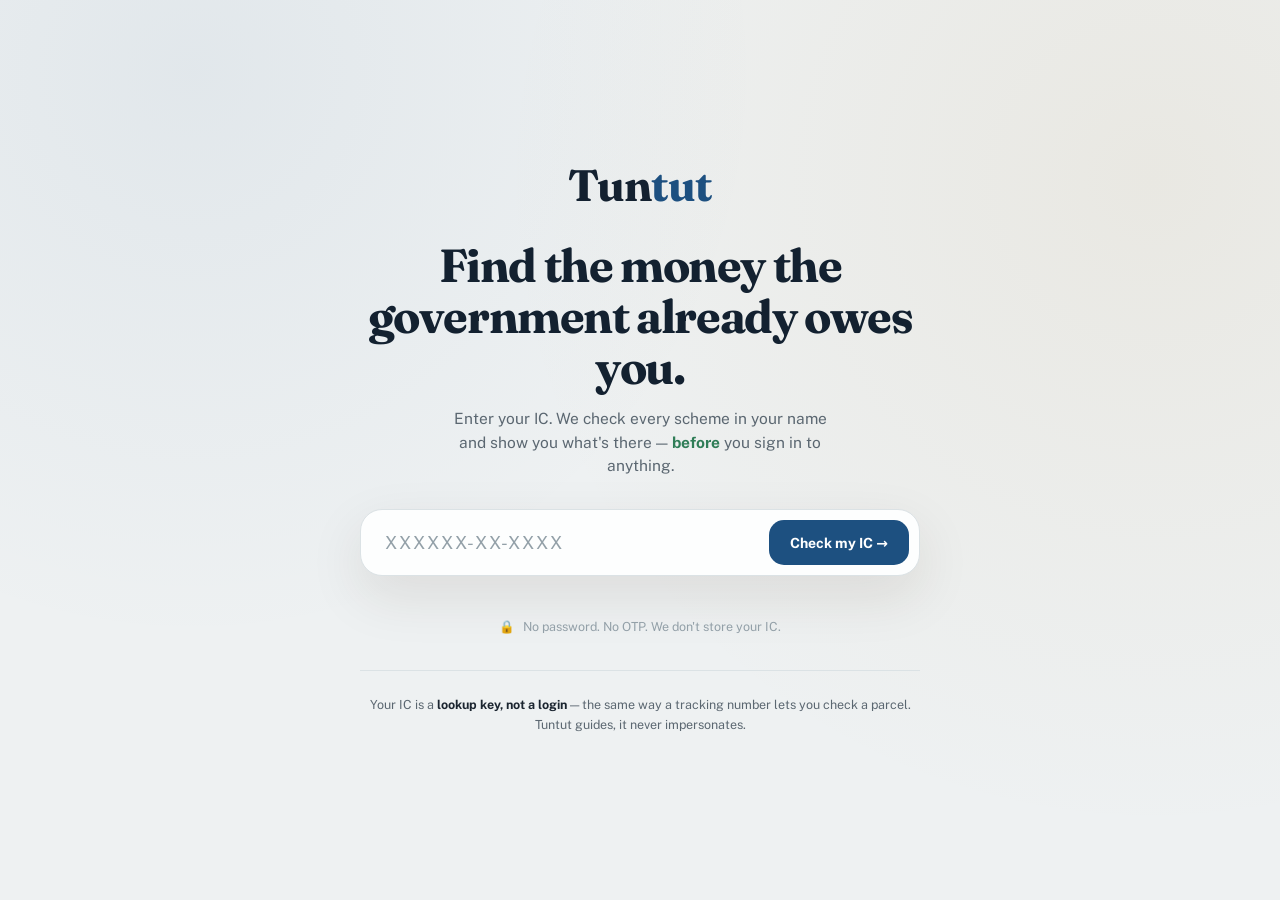
==== app/dashboard.html @ fcdc1b23 "feat: basic" ====
<!DOCTYPE html>
<html lang="en">
<head>
<meta charset="utf-8">
<meta name="viewport" content="width=device-width, initial-scale=1">
<title>Tuntut — dashboard</title>
<link rel="preconnect" href="https://fonts.googleapis.com">
<link rel="preconnect" href="https://fonts.gstatic.com" crossorigin>
<link href="https://fonts.googleapis.com/css2?family=Fraunces:opsz,wght@9..144,400;9..144,500;9..144,600;9..144,700&family=Public+Sans:wght@400;500;600;700&display=swap" rel="stylesheet">
<link rel="stylesheet" href="assets/theme.css">
<link rel="stylesheet" href="assets/dashboard.css">
</head>
<body>

<header class="topbar" id="topbar"></header>

<div class="wrap">
  <section class="hero anim" id="hero"></section>
  <div id="buckets"></div>
  <div class="guard anim" id="guard" style="animation-delay:.3s"></div>
  <p class="foot-note" id="foot"></p>
</div>

<script src="data/tuntut-data.js" defer></script>
<script src="assets/app.js" defer></script>
<script src="assets/dashboard.js" defer></script>
</body>
</html>
---- app/assets/theme.css ----
/* ============================================================
   TUNTUT — design system
   "Paper Premium" · Prussian Blue. Tokens + components shared by
   every page. Page-specific layout lives in entry/story/dashboard.css.
   Alternate palettes are archived in info/design-explorations/ —
   token names match, so a palette swap is a copy into :root below.
   ============================================================ */
:root{
  /* type */
  --display:"Fraunces",Georgia,serif;          /* Google Fonts; falls back to Georgia offline */
  --body:"Public Sans",-apple-system,BlinkMacSystemFont,system-ui,sans-serif;
  --num:"Public Sans",system-ui,sans-serif;
  --num-hero:"Fraunces",Georgia,serif;

  /* shape */
  --radius:22px; --radius-sm:15px;
  --shadow:0 20px 54px rgba(60,42,20,.10);
  --shadow-sm:0 8px 22px rgba(60,42,20,.06);
  --lift:-6px; --hairline:1px;
  --tag-weight:600; --eyebrow-ls:.22em;

  /* palette — Prussian Blue */
  --bg:#eef1f2; --paper:#fdfefe; --sunk:#e8edee;
  --ink:#1b2530; --head:#132130; --muted:#5b6771; --faint:#93a0a8;
  --line:#dbe2e5; --line-2:#e7ecee;
  --accent:#1d5080; --accent-ink:#fff;
  --gold:#b0812e; --gold-soft:#f4edd8;        /* the "money" cue · status: warn */
  --pos:#2f7d57; --pos-soft:#e2efe7;          /* status: good */
  --bad:#b3261e; --bad-soft:#fbe9e7;          /* status: bad */
  --info:#1d5080;

  /* Text-safe variants. The base hues above are decorative (bars, borders,
     the gold money cue) and are too light to carry text: white on --gold is
     only 3.45:1 and --gold on --gold-soft just 2.98:1 — both fail WCAG AA.
     Our audience is elderly, who lose contrast sensitivity first, so anything
     carrying a WORD uses these instead. All measured ≥4.5:1. */
  --gold-deep:#7d5a1c;   /* white on it 6.20:1 · on --gold-soft 5.36:1 */
  --pos-deep:#26694a;    /* white on it 6.49:1 · on --pos-soft  5.54:1 */
  --bad-deep:#b3261e;    /* white on it 6.47:1 · on --bad-soft  5.58:1 — already passes */
}

*{box-sizing:border-box}
html,body{margin:0}
body{
  background:var(--bg);
  background-image:
    radial-gradient(circle at 15% 8%, color-mix(in srgb, var(--accent) 6%, transparent), transparent 42%),
    radial-gradient(circle at 90% 20%, color-mix(in srgb, var(--gold) 8%, transparent), transparent 48%);
  background-attachment:fixed;
  color:var(--ink); font-family:var(--body);
  font-size:15.5px; line-height:1.5; -webkit-font-smoothing:antialiased;
}
.num{font-family:var(--num); font-variant-numeric:tabular-nums; letter-spacing:-.01em}
.wrap{max-width:1080px; margin:0 auto; padding:clamp(20px,4vw,40px) clamp(16px,4vw,44px)}

/* ---- topbar ---- */
.topbar{
  position:sticky; top:0; z-index:20;
  display:flex; align-items:center; gap:18px; flex-wrap:wrap;
  padding:14px clamp(16px,4vw,44px);
  background:color-mix(in srgb, var(--bg) 88%, transparent);
  backdrop-filter:blur(12px); border-bottom:var(--hairline) solid var(--line);
}
.wordmark{font-family:var(--display); font-weight:700; font-size:26px; letter-spacing:-.02em; color:var(--head); text-decoration:none}
.wordmark b{color:var(--accent); font-weight:700}
.chip{display:inline-flex; align-items:center; gap:7px; padding:6px 11px; border:var(--hairline) solid var(--line);
  border-radius:99px; background:var(--paper); font-size:12.5px; color:var(--muted)}
.chip .num{color:var(--ink); font-size:12.5px}
.dot{width:7px; height:7px; border-radius:50%; background:var(--pos); flex:0 0 auto}
.spacer{margin-left:auto}

/* ---- buttons ---- */
.btn{font-family:var(--body); font-size:14px; font-weight:700; cursor:pointer; padding:12px 20px;
  border-radius:var(--radius-sm); border:var(--hairline) solid transparent; transition:.18s;
  text-decoration:none; display:inline-flex; align-items:center; justify-content:center; gap:8px}
.btn-primary{background:var(--accent); color:var(--accent-ink)}
.btn-primary:hover{filter:brightness(1.06); transform:translateY(-1px)}
.btn-ghost{background:transparent; color:var(--ink); border-color:var(--line)}
.btn-ghost:hover{background:var(--sunk)}
.btn-sm{padding:8px 14px; font-size:13px}
.btn:disabled{opacity:.5; cursor:not-allowed; transform:none}

/* ---- eyebrow ---- */
.eyebrow{font-family:var(--body); font-size:11px; font-weight:700; letter-spacing:var(--eyebrow-ls);
  text-transform:uppercase; color:var(--accent); display:flex; align-items:center; gap:12px; margin:0 0 14px}
.eyebrow::after{content:""; flex:1; height:1px; background:var(--line)}

/* ---- card ---- */
.card{background:var(--paper); border:var(--hairline) solid var(--line); border-radius:var(--radius);
  padding:20px; box-shadow:var(--shadow-sm); transition:transform .2s, box-shadow .2s; display:flex; flex-direction:column}
.card:hover{transform:translateY(var(--lift)); box-shadow:var(--shadow)}
.card .ct{display:flex; align-items:flex-start; justify-content:space-between; gap:10px; margin-bottom:12px}
.card h3{font-family:var(--display); font-size:18px; font-weight:700; margin:0; color:var(--head); line-height:1.15}
.card .desc{color:var(--muted); font-size:13px; margin:0 0 14px}
.card .figure{font-family:var(--num); font-variant-numeric:tabular-nums; font-size:30px; font-weight:700; letter-spacing:-.02em; color:var(--ink); line-height:1; margin-bottom:4px}
.card .figure small{font-size:.42em; font-weight:600; color:var(--muted); letter-spacing:0}
.card .figure.pos{color:var(--pos)}
.card .figure.bad{color:var(--bad)}
.card .caption{font-size:12px; color:var(--faint); margin:0 0 16px}
/* the quiet cash translation under a non-ringgit figure (e.g. litres of fuel) */
.card .note{font-size:12px; font-weight:600; color:var(--gold-deep); margin:-10px 0 16px}
.card .foot{margin-top:auto; display:flex; align-items:center; gap:10px; padding-top:14px; border-top:var(--hairline) solid var(--line-2)}
.card .foot a{color:var(--accent); font-weight:600; font-size:13px; text-decoration:none}
.card .foot a:hover{text-decoration:underline}
.card .src{margin-left:auto; font-size:11px; color:var(--faint)}

/* ---- status: glyph + colour + plain words ----
   Colour NEVER carries meaning alone. The audience is B40 + elderly:
   red/green is the worst pair for colour-blindness, and older eyes lose
   contrast and colour discrimination. Every status must survive greyscale
   — the glyph and the word do the work, colour only reinforces.
   Shapes are deliberately distinct: ✓ tick / ! bang / ✗ cross. */
.tag{font-family:var(--body); font-size:11px; font-weight:700; letter-spacing:.04em;
  padding:4px 10px 4px 4px; border-radius:99px; display:inline-flex; align-items:center; gap:6px; white-space:nowrap}
.tag.good{color:var(--pos-deep); background:var(--pos-soft)}
.tag.warn{color:var(--gold-deep); background:var(--gold-soft)}
.tag.bad {color:var(--bad-deep); background:var(--bad-soft)}

/* the glyph itself — a filled disc carrying the mark */
.glyph{display:inline-grid; place-items:center; border-radius:50%; flex:0 0 auto;
  background:currentColor; line-height:1; font-weight:900}
.glyph::before{color:var(--paper)}
.glyph.good::before{content:"✓"}
.glyph.warn::before{content:"!"}
.glyph.bad::before {content:"✕"}

/* small — inside tags */
.glyph.sm{width:17px; height:17px; font-size:10px}

/* medium — the split rows */
.glyph.md{width:30px; height:30px; font-size:17px}

/* large — the carousel band. Sized to read across a room. */
.glyph.lg{width:64px; height:64px; font-size:34px; background:var(--paper)}
.glyph.lg.good::before{color:var(--pos-deep)}
.glyph.lg.warn::before{color:var(--gold-deep)}
.glyph.lg.bad::before {color:var(--bad-deep)}

/* ---- the split: tap-money vs apply-money ----
   One total answers "how much"; this answers "what do I do", which is the
   question that actually matters. Same status vocabulary as .tag — the row
   colour feeds the glyph via currentColor, and the words carry the meaning. */
.split{display:flex; flex-direction:column; width:100%; text-align:left}
.split .row{display:flex; align-items:center; gap:13px; padding:13px 0;
  border-bottom:var(--hairline) solid var(--line-2)}
.split .row:last-child{border-bottom:0}
.split .row.good{color:var(--pos-deep)}
.split .row.warn{color:var(--gold-deep)}
.split .txt{font-size:12.5px; color:var(--muted); line-height:1.45}
.split .txt b{color:var(--ink); font-weight:700}
.split .amt{display:block; font-family:var(--num-hero); font-size:26px; font-weight:700;
  letter-spacing:-.02em; line-height:1.1; color:var(--head); font-variant-numeric:tabular-nums}

/* ---- prototype disclaimer ---- */
.mock{margin:0 0 20px; padding:11px 14px; border-radius:var(--radius-sm);
  background:var(--gold-soft); border:var(--hairline) solid color-mix(in srgb,var(--gold) 30%, transparent);
  font-size:12.5px; color:var(--ink); text-align:left}

/* ---- spinner (the landing check + the sign-up modal) ---- */
.spinner{width:34px; height:34px; margin:0 auto 20px; border-radius:50%;
  border:3px solid var(--line); border-top-color:var(--accent); animation:spin .8s linear infinite}
@keyframes spin{to{transform:rotate(360deg)}}

/* ---- bars ---- */
.bar{height:7px; border-radius:99px; background:var(--sunk); overflow:hidden; margin:2px 0 6px}
.bar > i{display:block; height:100%; border-radius:99px; background:var(--pos)}
.bar.warn > i{background:var(--gold)}
.barlbl{display:flex; justify-content:space-between; font-size:11.5px; color:var(--faint); margin-bottom:10px}

/* ---- guardrail ---- */
.guard{margin-top:clamp(30px,5vw,48px); padding:22px 24px; border-radius:var(--radius); background:var(--sunk);
  border:var(--hairline) dashed var(--line); display:flex; gap:14px; align-items:flex-start; color:var(--muted); font-size:13px}
.guard b{color:var(--ink)}
.guard .shield{font-size:20px; line-height:1}
.foot-note{text-align:center; color:var(--faint); font-size:11.5px; margin-top:26px}

/* ---- motion ---- */
@keyframes rise{from{opacity:0; transform:translateY(14px)} to{opacity:1; transform:none}}
.anim{animation:rise .6s cubic-bezier(.2,.7,.3,1) both}
@media (prefers-reduced-motion:reduce){
  *,*::before,*::after{animation-duration:.01ms !important; animation-iteration-count:1 !important; transition-duration:.01ms !important}
}

@media (max-width:560px){ .hide-sm{display:none} }
---- app/assets/dashboard.css ----
/* Dashboard-only layout. Shared tokens + components live in theme.css. */

body{padding-bottom:60px}
.sec{margin-top:clamp(30px,5vw,52px)}
.grid{display:grid; grid-template-columns:repeat(3,1fr); gap:16px}

/* ---- hero total ---- */
.hero{display:grid; grid-template-columns:1.25fr 1fr; gap:clamp(20px,4vw,48px); align-items:center;
  padding:clamp(24px,4vw,40px); background:var(--paper); border:var(--hairline) solid var(--line);
  border-radius:var(--radius); box-shadow:var(--shadow); position:relative; overflow:hidden}
.hero::before{content:""; position:absolute; left:0; top:0; bottom:0; width:5px; background:var(--accent)}
.hero-lede{margin:0 0 6px; color:var(--muted); font-size:14px}
.hero .big{font-family:var(--num-hero); font-weight:700; letter-spacing:-.03em; line-height:.92;
  font-size:clamp(3.2rem,8vw,5.4rem); color:var(--head); font-variant-numeric:tabular-nums}
.hero .big small{font-size:.34em; font-weight:600; letter-spacing:0; color:var(--muted); vertical-align:.6em; margin-right:.1em}
.hero .sub{margin:14px 0 4px; color:var(--muted); max-width:34ch}
.hero .sub b{color:var(--ink); font-weight:700}
.hero .split{max-width:36ch; margin-bottom:22px}
.cta-row{display:flex; gap:12px; flex-wrap:wrap}

/* ---- hero breakdown list ---- */
.mini{display:flex; flex-direction:column; gap:2px}
.mini .row{display:flex; align-items:baseline; justify-content:space-between; gap:14px; padding:11px 0;
  border-bottom:var(--hairline) solid var(--line-2)}
.mini .row:last-child{border-bottom:0}
.mini .k{color:var(--muted); font-size:13.5px}
.mini .v{font-family:var(--num); font-variant-numeric:tabular-nums; font-weight:700; color:var(--ink)}
.mini .v.pos{color:var(--pos)}
.mini .v.bad{color:var(--bad)}

/* ---- locked card ---- */
.card.locked{position:relative; overflow:hidden}
.card.locked .blurred{filter:blur(7px); opacity:.6; user-select:none; pointer-events:none}
.lockmask{position:absolute; inset:0; display:flex; flex-direction:column; align-items:center;
  justify-content:center; gap:10px; text-align:center; padding:20px;
  background:color-mix(in srgb,var(--paper) 55%, transparent)}
.lockmask p{margin:0; font-size:13px; color:var(--muted); max-width:22ch}

/* ---- the claim panel ---- */
.claim{display:grid; grid-template-columns:1fr auto; gap:24px; align-items:center; padding:clamp(20px,3vw,28px);
  border-radius:var(--radius); background:var(--paper); border:var(--hairline) solid var(--line);
  box-shadow:var(--shadow-sm); border-left:5px solid var(--gold)}
.claim-tag{margin-bottom:10px}
.claim h3{font-family:var(--display); font-size:21px; margin:0 0 6px; color:var(--head)}
.claim p{margin:0; color:var(--muted); font-size:13.5px; max-width:52ch}
.claim .amt{font-family:var(--num); font-weight:700; color:var(--gold)}

/* ---- reminder strip ---- */
.remind{display:flex; align-items:center; gap:12px; margin-top:16px; padding:14px 18px;
  border-radius:var(--radius-sm); background:var(--gold-soft);
  border:var(--hairline) solid color-mix(in srgb,var(--gold) 30%, transparent); font-size:13.5px; color:var(--ink)}
.remind .num{font-weight:700}

@media (max-width:820px){
  .hero{grid-template-columns:1fr; gap:24px}
  .grid{grid-template-columns:1fr 1fr}
  .claim{grid-template-columns:1fr}
}
@media (max-width:560px){ .grid{grid-template-columns:1fr} }
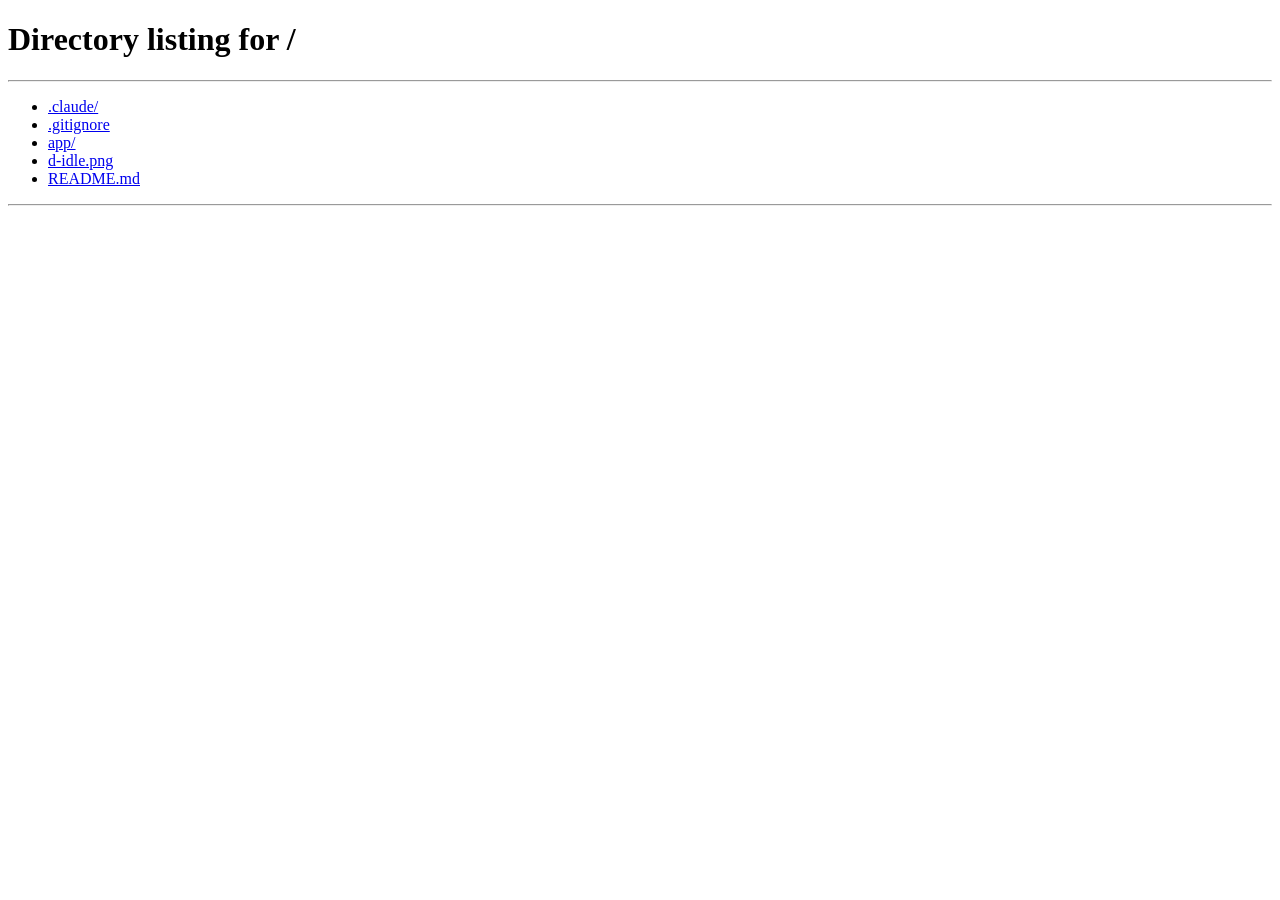
==== commit a809b157: "feat: hero page chore: removed media" ====
--- a/app/dashboard.html
+++ b/app/dashboard.html
@@ -4,6 +4,7 @@
 <meta charset="utf-8">
 <meta name="viewport" content="width=device-width, initial-scale=1">
 <title>Tuntut — dashboard</title>
+<link rel="icon" type="image/svg+xml" href="assets/favicon.svg">
 <link rel="preconnect" href="https://fonts.googleapis.com">
 <link rel="preconnect" href="https://fonts.gstatic.com" crossorigin>
 <link href="https://fonts.googleapis.com/css2?family=Fraunces:opsz,wght@9..144,400;9..144,500;9..144,600;9..144,700&family=Public+Sans:wght@400;500;600;700&display=swap" rel="stylesheet">
--- a/app/assets/theme.css
+++ b/app/assets/theme.css
@@ -63,6 +63,13 @@
 }
 .wordmark{font-family:var(--display); font-weight:700; font-size:26px; letter-spacing:-.02em; color:var(--head); text-decoration:none}
 .wordmark b{color:var(--accent); font-weight:700}
+
+/* brand lockup: the Forward-Claim mark + the wordmark, side by side. Used in the
+   topbar and on the entry screens. The mark is decorative (alt=""): the wordmark
+   already spells "Tuntut", so the mark must not repeat it to a screen reader. */
+.brand{display:inline-flex; align-items:center; gap:10px; text-decoration:none}
+.brand-mark{width:auto; display:block; flex:0 0 auto}
+.topbar .brand-mark{height:30px}
 .chip{display:inline-flex; align-items:center; gap:7px; padding:6px 11px; border:var(--hairline) solid var(--line);
   border-radius:99px; background:var(--paper); font-size:12.5px; color:var(--muted)}
 .chip .num{color:var(--ink); font-size:12.5px}
@@ -174,6 +181,23 @@
 .guard .shield{font-size:20px; line-height:1}
 .foot-note{text-align:center; color:var(--faint); font-size:11.5px; margin-top:26px}
 
+/* ---- "not ready yet" overlay ----
+   A native <dialog>, built by app.js and shared across every page: focus trap,
+   Esc, top layer and backdrop all come free. The backdrop blur is stronger than
+   the sign-up sheet's on purpose — the ask was to soften the whole page. */
+.notready{width:400px; max-width:calc(100vw - 32px); padding:0; border:0; background:transparent}
+.notready::backdrop{background:color-mix(in srgb,var(--head) 45%, transparent); backdrop-filter:blur(6px)}
+.notready[open]{animation:rise .3s cubic-bezier(.2,.7,.3,1) both}
+/* Left-aligned to match the sign-up sheet: a full sentence reads better ranged
+   left than centred, where the ragged wrap looks off. */
+.notready-inner{background:var(--paper); border:var(--hairline) solid var(--line);
+  border-radius:var(--radius); box-shadow:var(--shadow); padding:clamp(24px,4vw,32px); text-align:left}
+.notready-inner h2{font-family:var(--display); font-weight:700; color:var(--head); letter-spacing:-.02em;
+  font-size:1.4rem; line-height:1.15; margin:0 0 8px}
+.notready-inner p{margin:0 0 20px; color:var(--muted); font-size:13.5px}
+.notready-inner .btn-primary{width:100%}
+.notready-emoji{font-size:44px; line-height:1; margin:0 0 6px}
+
 /* ---- motion ---- */
 @keyframes rise{from{opacity:0; transform:translateY(14px)} to{opacity:1; transform:none}}
 .anim{animation:rise .6s cubic-bezier(.2,.7,.3,1) both}
--- a/app/assets/dashboard.css
+++ b/app/assets/dashboard.css
@@ -20,7 +20,7 @@
 
 /* ---- hero breakdown list ---- */
 .mini{display:flex; flex-direction:column; gap:2px}
-.mini .row{display:flex; align-items:baseline; justify-content:space-between; gap:14px; padding:11px 0;
+.mini .row{display:flex; align-items:center; justify-content:space-between; gap:14px; padding:11px 0;
   border-bottom:var(--hairline) solid var(--line-2)}
 .mini .row:last-child{border-bottom:0}
 .mini .k{color:var(--muted); font-size:13.5px}
@@ -53,6 +53,10 @@
 
 @media (max-width:820px){
   .hero{grid-template-columns:1fr; gap:24px}
+  /* Stacked, the breakdown list drops under the CTA and just repeats the cards
+     below (and surfaces the PeKa/eKasih/mySalam flags). Lead with the number +
+     one action instead. Desktop keeps the two-column hero with the full list. */
+  .hero .mini{display:none}
   .grid{grid-template-columns:1fr 1fr}
   .claim{grid-template-columns:1fr}
 }
